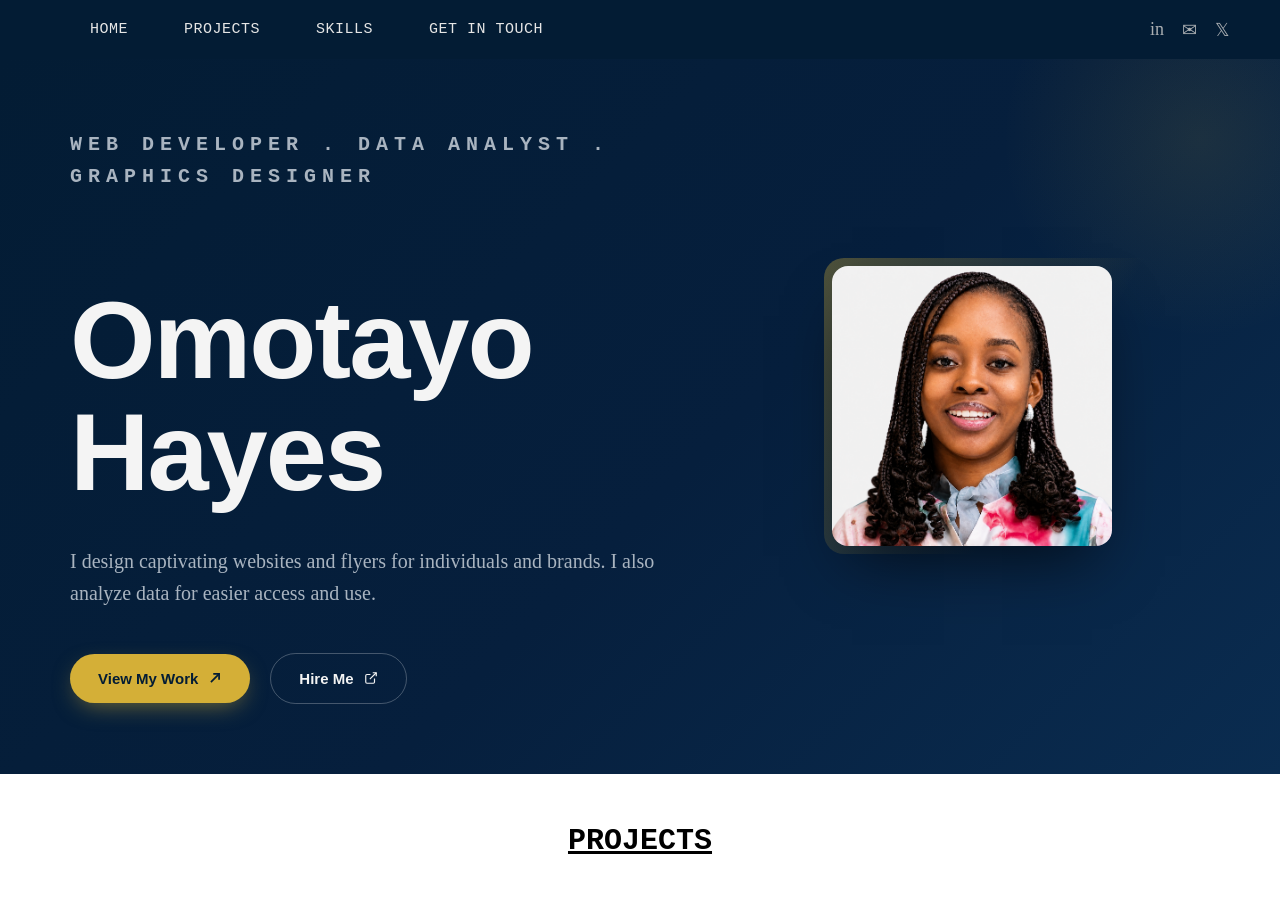
==== index.html @ 55c4ec02 "update" ====
<!DOCTYPE html>
<html lang="en">
<head>
    <meta charset="UTF-8">
    <meta name="viewport" content="width=device-width, initial-scale=1.0">
    <title>OMOTAYO HAYES PORTFOLIO</title>
    <link rel="stylesheet" href="portfoliostyle.css">
</head>

<body>

<nav>
    <ul class="nav-links">
      <li>HOME</li>
      <li>PROJECTS</li>
      <li>SKILLS</li>
      <li>GET IN TOUCH</li>
    </ul>
    <div class="nav-social">
      <span>in</span>
      <span style="display: inline-flex; align-items: center; gap: 6px;">&#9993;</span>
      <span>𝕏</span>
    </div>
</nav>

<section class="hero">
    <div class="hero-text">
        <p class="eyebrow">WEB DEVELOPER . DATA ANALYST . GRAPHICS DESIGNER</p>
        <h1>Omotayo<br>Hayes</h1>
        <p>I design captivating websites and flyers for individuals and brands. I also analyze data for easier access and use.
</p>

        <div class="btn-row">
            <a href="#work" class="btn btn-primary">
                View My Work
                <svg width="14" height="14" viewBox="0 0 24 24" fill="none" stroke="currentColor" stroke-width="3">
                    <line x1="5" y1="19" x2="19" y2="5"></line>
                    <polyline points="9 5 19 5 19 15"></polyline>
                </svg>
            </a>
            <a href="#hireme" class="btn btn-secondary">
                Hire Me
                <svg width="14" height="14" viewBox="0 0 24 24" fill="none" stroke="currentColor" stroke-width="2">
                    <path d="M18 13v6a2 2 0 0 1-2 2H5a2 2 0 0 1-2-2V8a2 2 0 0 1 2-2h6"></path>
                    <polyline points="15 3 21 3 21 9"></polyline>
                    <line x1="10" y1="14" x2="21" y2="3"></line>
                </svg>
            </a>
        </div>
    </div>

    <div class="heroimage">
        <img src="finewoman.png" alt="Omotayo Hayes">
    </div>
</section>


<section class="projects">
    <div class="projecttitle">
        <h4><u>PROJECTS</u></h4>

        

    </div>

</section>
</body>
</html>
---- portfoliostyle.css ----
:root{
  --navy:#031C34;
  --navy-light:#0a3157;
  --accent:#d4af37;
  --text-white:#f4f4f4;
  --text-dim:#a9b4c0;
  --green:#d4af37;
}

body{
    margin: 0;
    font-family: intense;
}

nav{
  background:var(--navy);
  display:flex;
  align-items:center;
  justify-content:space-between;
  padding:6px 50px;
}

.nav-links{
  display:flex;
  gap:56px;
  list-style:none;
  font-family:'Courier New', monospace;
  font-size:15px;
  letter-spacing:0.5px;
  color:#e6e6e6;
}

.nav-links li{ cursor:pointer; }
.nav-links li:hover{ color:var(--green); }

.nav-social{
  display:flex;
  gap:18px;
  align-items:center;
  color:#c9c9c9;
  font-size:18px;
}

.nav-social span{ cursor:pointer; opacity:0.85; }
.nav-social span:hover{ opacity:1; }


h1{
    font-size: 50px;
    margin-bottom: 10px;
    font-family: Impact;
}

h1 + h2 {
    font-size: 25px;
    font-weight: normal;
}

h1 + h2 + p {
    font-size: 14px;
    line-height: 1.6;
}

a {
    text-decoration: none;
}

.hero{
  position:relative;
  display:flex;
  align-items:center;
  justify-content:space-between;
  gap:50px;
  flex-wrap:wrap;
  padding:50px 90px 70px 70px;
  background:linear-gradient(135deg, var(--navy) 0%, #061f3d 55%, #0a2c50 100%);
  overflow:hidden;
}

.hero::before{
  content:"";
  position:absolute;
  top:-120px;
  right:-120px;
  width:400px;
  height:400px;
  background:radial-gradient(circle, rgba(212,175,55,0.10) 0%, transparent 70%);
  pointer-events:none;
}

.hero-text{
  flex:1 1 500px;
  max-width:620px;
  position:relative;
  z-index:1;
}

.eyebrow{
  font-family:'Courier New', monospace;
  color:var(--accent);
  font-weight:700;
  font-size:10px;
  letter-spacing:6px;
  margin-bottom:28px;
}

.hero h1{
  font-family: 'Outfit', sans-serif;
  font-weight:800;
  font-size:110px;
  line-height:1.02;
  color:var(--text-white);
  margin-bottom:36px;
  letter-spacing:-2px;
}

.hero p{
  color:var(--text-dim);
  font-size:20px;
  line-height:1.6;
  max-width:600px;
  margin-bottom:44px;
}

.btn-row{
  display:flex;
  align-items:center;
  gap:20px;
  flex-wrap:wrap;
}

.btn{
  display:inline-flex;
  align-items:center;
  gap:10px;
  font-family:'Poppins', Arial, sans-serif;
  font-weight:600;
  font-size:15px;
  padding:16px 28px;
  border-radius:999px;
  cursor:pointer;
  text-decoration:none;
  transition:transform 0.15s ease, opacity 0.15s ease, box-shadow 0.15s ease;
}

.btn:hover{
  transform:translateY(-2px);
}

.btn-primary{
  background:var(--accent);
  color:#031C34;
  border:none;
  box-shadow:0 8px 24px -8px rgba(212,175,55,0.6);
}

.btn-primary:hover{
  box-shadow:0 12px 28px -8px rgba(212,175,55,0.75);
}

.btn-primary svg{
  transform:rotate(0deg);
}

.btn-secondary{
  background:transparent;
  color:var(--text-white);
  border:1px solid rgba(255,255,255,0.25);
}

.btn-secondary:hover{
  border-color:var(--accent);
  color:var(--accent);
}

.heroimage{
  flex:0 0 auto;
  width:350px;
  max-width:80%;
  position:relative;
  z-index:1;
  border-radius:20px;
  padding:8px;
  background:linear-gradient(120deg, rgba(212,175,55,0.35), rgba(212,175,55,0) 60%);
}

.heroimage img{
    width: 80%;
    display:block;
    border-radius:16px;
    box-shadow:0 30px 60px -20px rgba(0,0,0,0.65);
}

@media (max-width: 900px){
  .hero{
    padding:90px 24px 80px;
    flex-direction:column-reverse;
    text-align:center;
  }
  .hero h1{ font-size:60px; }
  .hero p{ font-size:17px; margin-left:auto; margin-right:auto; }
  .btn-row{ justify-content:center; }
  .heroimage{ width:260px; }
  nav{ padding:16px 24px; }
}


h4{
    font-size: 30px;
    font-family: 'Courier New', monospace;
    text-align: center;
    padding:10px;
}

h4 + p {
    font-size: 20px;
    font-family: 'Outfit', sans-serif;
    text-align: center;
}
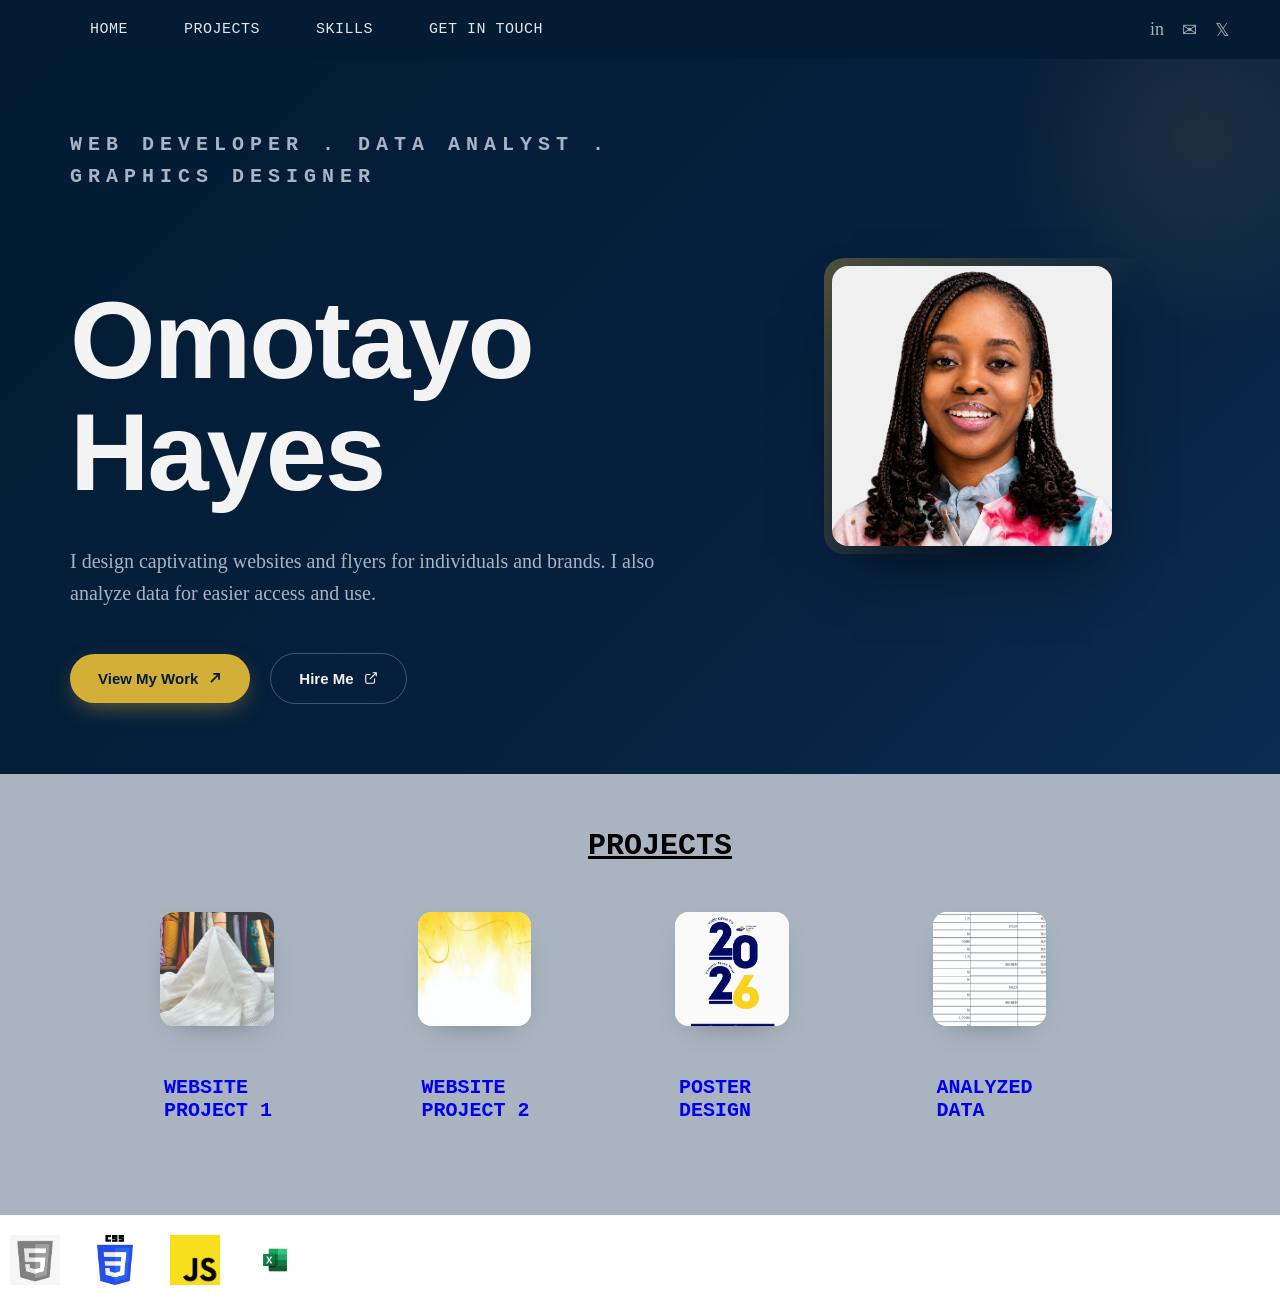
==== commit 3fac19b9: "Portflio.css" ====
--- a/index.html
+++ b/index.html
@@ -27,8 +27,7 @@
     <div class="hero-text">
         <p class="eyebrow">WEB DEVELOPER . DATA ANALYST . GRAPHICS DESIGNER</p>
         <h1>Omotayo<br>Hayes</h1>
-        <p>I design captivating websites and flyers for individuals and brands. I also analyze data for easier access and use.
-</p>
+        <p>I design captivating websites and flyers for individuals and brands. I also analyze data for easier access and use.</p>
 
         <div class="btn-row">
             <a href="#work" class="btn btn-primary">
@@ -55,14 +54,60 @@
 </section>
 
 
-<section class="projects">
-    <div class="projecttitle">
-        <h4><u>PROJECTS</u></h4>
+<section class="projects" id="work">
+    <h4><u>PROJECTS</u></h4>
 
-        
+    <div class="project-grid">
 
+        <a class="project-card" href="websiteproject1.html">
+            <div class="project-thumb">
+                <img src="websiteproject1.jpg" alt="Website Project 1">
+            </div>
+            <h5>WEBSITE<br>PROJECT 1</h5>
+        </a>
+
+        <a class="project-card" href="websiteproject2.html">
+            <div class="project-thumb">
+                <img src="websiteproject2.jpg" alt="Website Project 2">
+            </div>
+            <h5>WEBSITE<br>PROJECT 2</h5>
+        </a>
+
+
+        <a class="project-card" href="posterdesign.html">
+            <div class="project-thumb">
+                <img src="posterdesign.jpg" alt="Poster Design">
+            </div>
+            <h5>POSTER<br>DESIGN</h5>
+        </a>
+
+
+        <a class="project-card" href="posterdesign.html">
+            <div class="project-thumb">
+                <img src="analyzeddata.jpg" alt="Analyzed Data">
+            </div>
+            <h5>ANALYZED<br>DATA</h5>
+        </a>
     </div>
+</section>
 
+<section>
+    <div class="toolset">
+    <div class="toolscroll">
+        <img src="htmllogo.png" alt="htmllogo">
+        <img src="csslogo.webp" alt="csslogo">
+        <img src="jslogo.png" alt="jslogo">
+        <img src="msexcellogo.png" alt="msexcel">
+    </div>
+</div>
+</section>
+
+<section>
+    <div class="footer">
+        <div class="footerleft">
+            
+        </div>
+    </div>
 </section>
 </body>
 </html>
--- a/portfoliostyle.css
+++ b/portfoliostyle.css
@@ -216,4 +216,102 @@
     font-size: 20px;
     font-family: 'Outfit', sans-serif;
     text-align: center;
-}+}
+
+h5{
+    font-size: 20px;
+    font-family: 'Courier New', monospace;
+    text-align: left;
+    padding:10px 0px 0px 60px;
+}
+
+h6{
+    font-size: 20px;
+    font-family: 'Courier New', monospace;
+    text-align: left;
+    padding:10px 0px 0px 60px;
+}
+
+
+.projects{
+    background:#a9b4c0;
+    padding:5px 60px 60px 100px;
+}
+
+.project-grid{
+    display:grid;
+    grid-template-columns:repeat(auto-fit, minmax(200px, 1fr));
+    gap:30px;
+    max-width:1000px;
+    margin:0 auto;
+}
+
+.project-card{
+    display:block;
+    color:var(--text-#01101d);
+    text-decoration:none;
+    cursor:pointer;
+    transition:transform 0.2s ease;
+}
+
+.project-card:hover{
+    transform:translateY(-6px);
+}
+
+.project-card:hover h5{
+    color:var(--accent);
+}
+
+.project-thumb{
+    width:50%;
+    aspect-ratio:4/4;
+    overflow:hidden;
+    border-radius:14px;
+    background:white;
+    box-shadow:0 10px 30px -18px rgba(0,0,0,0.5);
+}
+
+.project-thumb img{
+    width:100%;
+    height:100%;
+    object-fit:cover;
+    display:block;
+    transition:transform 0.3s ease;
+}
+
+.project-card:hover .project-thumb img{
+    transform:scale(1.05);
+}
+
+.project-card h5{
+    padding:16px 0 0 4px;
+    transition:color 0.15s ease;
+}
+
+
+.toolset{
+    background:white;
+    padding:10px;
+}
+
+.toolscroll{
+  display:flex;
+  align-items:center;
+  gap:30px;
+  overflow-x:auto;
+  overflow-y:hidden;
+  white-space:nowrap;
+  padding:10px 0;
+  width:100%;
+  max-width:100%;
+}
+
+.toolscroll img{
+  flex:0 0 auto;
+  width:50px;
+  height:50px;
+  object-fit:contain;
+  display:block;
+}
+
+ 
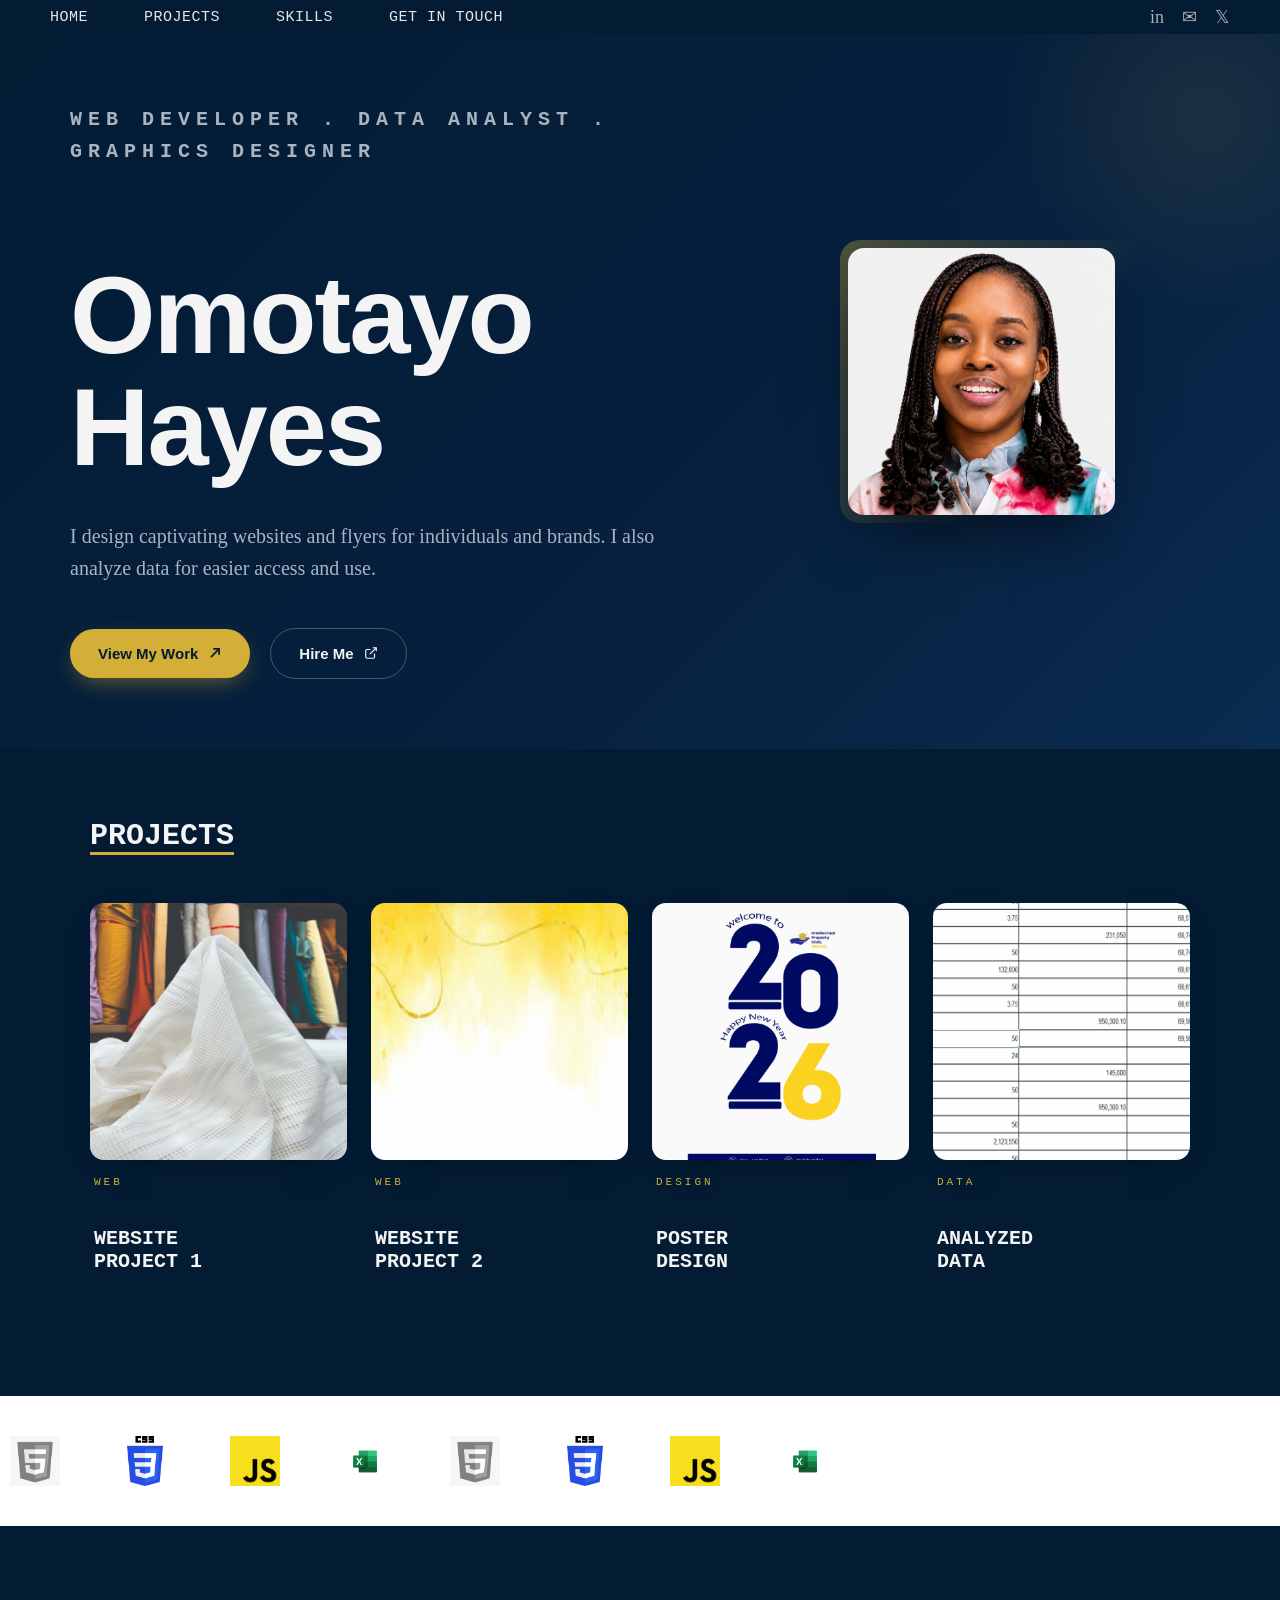
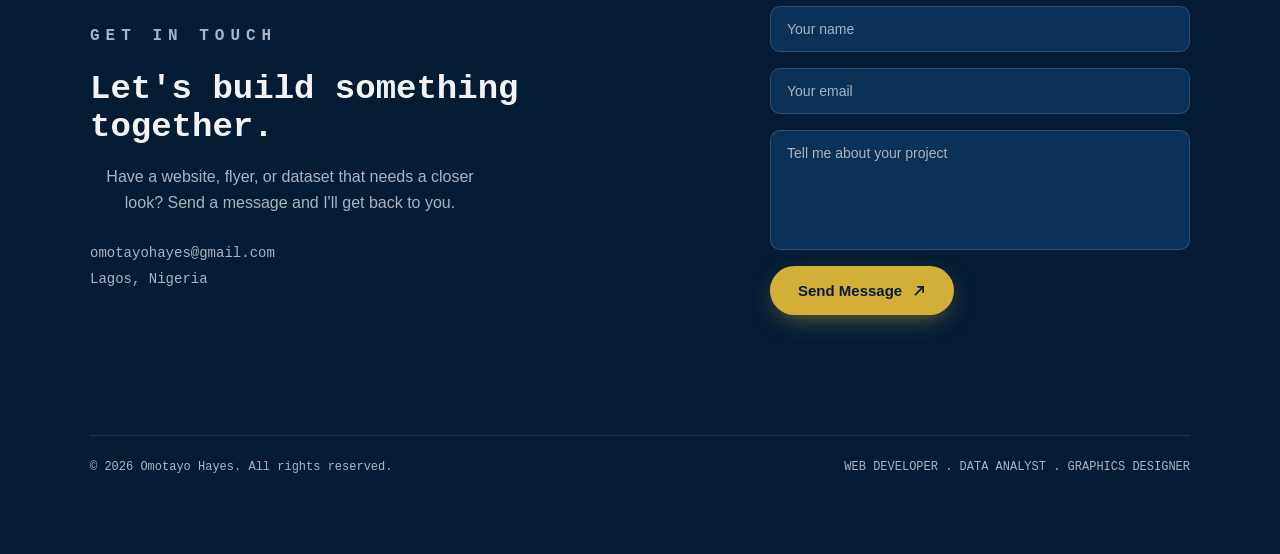
==== commit b3d18042: "updated code" ====
--- a/index.html
+++ b/index.html
@@ -11,19 +11,19 @@
 
 <nav>
     <ul class="nav-links">
-      <li>HOME</li>
-      <li>PROJECTS</li>
-      <li>SKILLS</li>
-      <li>GET IN TOUCH</li>
+      <li><a href="#home">HOME</a></li>
+      <li><a href="#work">PROJECTS</a></li>
+      <li><a href="#skills">SKILLS</a></li>
+      <li><a href="#hireme">GET IN TOUCH</a></li>
     </ul>
     <div class="nav-social">
-      <span>in</span>
-      <span style="display: inline-flex; align-items: center; gap: 6px;">&#9993;</span>
-      <span>𝕏</span>
+      <a href="https://www.linkedin.com/in/omotayo-hayes-966b02190?utm_source=share_via&utm_content=profile&utm_medium=member_android" aria-label="LinkedIn"><span>in</span></a>
+      <a href="mailto:omotayohayes@gmail.com" aria-label="Email"><span style="display: inline-flex; align-items: center; gap: 6px;">&#9993;</span></a>
+      <a href="https://x.com/OmotayoHayes" aria-label="X (Twitter)"><span>𝕏</span></a>
     </div>
 </nav>
 
-<section class="hero">
+<section class="hero" id="home">
     <div class="hero-text">
         <p class="eyebrow">WEB DEVELOPER . DATA ANALYST . GRAPHICS DESIGNER</p>
         <h1>Omotayo<br>Hayes</h1>
@@ -62,14 +62,22 @@
         <a class="project-card" href="websiteproject1.html">
             <div class="project-thumb">
                 <img src="websiteproject1.jpg" alt="Website Project 1">
+                <div class="project-overlay">
+                    <p>Full site build, from layout to launch.</p>
+                </div>
             </div>
+            <span class="project-tag">WEB</span>
             <h5>WEBSITE<br>PROJECT 1</h5>
         </a>
 
         <a class="project-card" href="websiteproject2.html">
             <div class="project-thumb">
                 <img src="websiteproject2.jpg" alt="Website Project 2">
+                <div class="project-overlay">
+                    <p>Full site build, from layout to launch.</p>
+                </div>
             </div>
+            <span class="project-tag">WEB</span>
             <h5>WEBSITE<br>PROJECT 2</h5>
         </a>
 
@@ -77,7 +85,11 @@
         <a class="project-card" href="posterdesign.html">
             <div class="project-thumb">
                 <img src="posterdesign.jpg" alt="Poster Design">
+                <div class="project-overlay">
+                    <p>Brand poster designed for print and social.</p>
+                </div>
             </div>
+            <span class="project-tag">DESIGN</span>
             <h5>POSTER<br>DESIGN</h5>
         </a>
 
@@ -85,27 +97,61 @@
         <a class="project-card" href="posterdesign.html">
             <div class="project-thumb">
                 <img src="analyzeddata.jpg" alt="Analyzed Data">
+                <div class="project-overlay">
+                    <p>Raw data cleaned and shaped for easier use.</p>
+                </div>
             </div>
+            <span class="project-tag">DATA</span>
             <h5>ANALYZED<br>DATA</h5>
         </a>
     </div>
 </section>
 
-<section>
+<section id="skills">
     <div class="toolset">
     <div class="toolscroll">
-        <img src="htmllogo.png" alt="htmllogo">
-        <img src="csslogo.webp" alt="csslogo">
-        <img src="jslogo.png" alt="jslogo">
-        <img src="msexcellogo.png" alt="msexcel">
+        <div class="toolscroll-track">
+            <img src="htmllogo.png" alt="htmllogo">
+            <img src="csslogo.webp" alt="csslogo">
+            <img src="jslogo.png" alt="jslogo">
+            <img src="msexcellogo.png" alt="msexcel">
+            <img src="htmllogo.png" alt="htmllogo">
+            <img src="csslogo.webp" alt="csslogo">
+            <img src="jslogo.png" alt="jslogo">
+            <img src="msexcellogo.png" alt="msexcel">
+        </div>
     </div>
 </div>
 </section>
 
-<section>
+<section id="hireme">
     <div class="footer">
         <div class="footerleft">
-            
+            <p class="eyebrow">GET IN TOUCH</p>
+            <h4>Let's build something together.</h4>
+            <p>Have a website, flyer, or dataset that needs a closer look? Send a message and I'll get back to you.</p>
+            <ul class="footer-contact-list">
+                <li>omotayohayes@gmail.com</li>
+                <li>Lagos, Nigeria</li>
+            </ul>
+        </div>
+        <div class="footerright">
+            <form class="contact-form">
+                <input type="text" name="name" placeholder="Your name" required>
+                <input type="email" name="email" placeholder="Your email" required>
+                <textarea name="message" placeholder="Tell me about your project" required></textarea>
+                <button type="submit" class="btn btn-primary">
+                    Send Message
+                    <svg width="14" height="14" viewBox="0 0 24 24" fill="none" stroke="currentColor" stroke-width="3">
+                        <line x1="5" y1="19" x2="19" y2="5"></line>
+                        <polyline points="9 5 19 5 19 15"></polyline>
+                    </svg>
+                </button>
+            </form>
+        </div>
+        <div class="footer-bottom">
+            <span>&copy; 2026 Omotayo Hayes. All rights reserved.</span>
+            <span>WEB DEVELOPER . DATA ANALYST . GRAPHICS DESIGNER</span>
         </div>
     </div>
 </section>
--- a/portfoliostyle.css
+++ b/portfoliostyle.css
@@ -7,6 +7,10 @@
   --green:#d4af37;
 }
 
+*{
+  box-sizing:border-box;
+}
+
 body{
     margin: 0;
     font-family: intense;
@@ -18,6 +22,9 @@
   align-items:center;
   justify-content:space-between;
   padding:6px 50px;
+  position:sticky;
+  top:0;
+  z-index:10;
 }
 
 .nav-links{
@@ -28,17 +35,29 @@
   font-size:15px;
   letter-spacing:0.5px;
   color:#e6e6e6;
+  margin:0;
+  padding:0;
 }
 
 .nav-links li{ cursor:pointer; }
 .nav-links li:hover{ color:var(--green); }
 
+.nav-links a{
+  color:inherit;
+  text-decoration:none;
+}
+
 .nav-social{
   display:flex;
   gap:18px;
   align-items:center;
   color:#c9c9c9;
   font-size:18px;
+}
+
+.nav-social a{
+  color:inherit;
+  text-decoration:none;
 }
 
 .nav-social span{ cursor:pointer; opacity:0.85; }
@@ -202,6 +221,7 @@
   .btn-row{ justify-content:center; }
   .heroimage{ width:260px; }
   nav{ padding:16px 24px; }
+  .nav-links{ gap:24px; font-size:12px; }
 }
 
 
@@ -210,6 +230,7 @@
     font-family: 'Courier New', monospace;
     text-align: center;
     padding:10px;
+    margin:0;
 }
 
 h4 + p {
@@ -234,41 +255,55 @@
 
 
 .projects{
-    background:#a9b4c0;
-    padding:5px 60px 60px 100px;
+    background:var(--navy);
+    padding:70px 90px 90px;
+}
+
+.projects h4{
+    color:var(--text-white);
+    text-align:left;
+    padding:0 0 50px;
+}
+
+.projects h4 u{
+    text-decoration-color:var(--accent);
+    text-underline-offset:8px;
 }
 
 .project-grid{
     display:grid;
-    grid-template-columns:repeat(auto-fit, minmax(200px, 1fr));
-    gap:30px;
-    max-width:1000px;
+    grid-template-columns:repeat(4, 1fr);
+    gap:24px;
+    max-width:1100px;
     margin:0 auto;
+}
+
+@media (max-width: 700px){
+  .project-grid{
+    grid-template-columns:repeat(2, 1fr);
+  }
+}
+
+@media (max-width: 460px){
+  .project-grid{
+    grid-template-columns:1fr;
+  }
 }
 
 .project-card{
     display:block;
-    color:var(--text-#01101d);
     text-decoration:none;
     cursor:pointer;
-    transition:transform 0.2s ease;
-}
-
-.project-card:hover{
-    transform:translateY(-6px);
-}
-
-.project-card:hover h5{
-    color:var(--accent);
 }
 
 .project-thumb{
-    width:50%;
+    position:relative;
+    width:100%;
     aspect-ratio:4/4;
     overflow:hidden;
     border-radius:14px;
-    background:white;
-    box-shadow:0 10px 30px -18px rgba(0,0,0,0.5);
+    background:var(--navy-light);
+    box-shadow:0 10px 30px -18px rgba(0,0,0,0.6);
 }
 
 .project-thumb img{
@@ -276,34 +311,86 @@
     height:100%;
     object-fit:cover;
     display:block;
-    transition:transform 0.3s ease;
+    transition:transform 0.4s ease;
 }
 
 .project-card:hover .project-thumb img{
-    transform:scale(1.05);
+    transform:scale(1.06);
+}
+
+.project-tag{
+    font-family:'Courier New', monospace;
+    font-size:11px;
+    letter-spacing:3px;
+    color:var(--accent);
+    padding:16px 4px 0;
+    display:block;
 }
 
 .project-card h5{
-    padding:16px 0 0 4px;
+    padding:6px 4px 0;
+    color:var(--text-white);
     transition:color 0.15s ease;
+}
+
+.project-card:hover h5{
+    color:var(--accent);
+}
+
+.project-overlay{
+    position:absolute;
+    inset:0;
+    display:flex;
+    align-items:flex-end;
+    padding:20px;
+    background:linear-gradient(0deg, rgba(3,28,52,0.92) 0%, rgba(3,28,52,0.35) 55%, rgba(3,28,52,0) 100%);
+    opacity:0;
+    transform:translateY(8px);
+    transition:opacity 0.25s ease, transform 0.25s ease;
+}
+
+.project-card:hover .project-overlay{
+    opacity:1;
+    transform:translateY(0);
+}
+
+.project-overlay p{
+    color:var(--text-dim);
+    font-size:13px;
+    line-height:1.4;
+    margin:0;
+}
+
+@media (max-width: 900px){
+  .projects{ padding:60px 24px; }
+  .projects h4{ text-align:center; }
+  h5, h6{ padding-left:0; text-align:center; }
+  .project-tag{ text-align:center; }
 }
 
 
 .toolset{
     background:white;
-    padding:10px;
+    padding:30px 10px;
 }
 
 .toolscroll{
   display:flex;
   align-items:center;
-  gap:30px;
-  overflow-x:auto;
-  overflow-y:hidden;
+  gap:60px;
+  overflow:hidden;
   white-space:nowrap;
   padding:10px 0;
   width:100%;
   max-width:100%;
+}
+
+.toolscroll-track{
+  display:flex;
+  align-items:center;
+  gap:60px;
+  flex:0 0 auto;
+  animation: scroll-live 16s linear infinite;
 }
 
 .toolscroll img{
@@ -314,4 +401,137 @@
   display:block;
 }
 
- 
+@keyframes scroll-live{
+  from{ transform:translateX(0); }
+  to{ transform:translateX(-100%); }
+}
+
+@media (prefers-reduced-motion: reduce){
+  .toolscroll-track{ animation:none; }
+  .toolscroll{ overflow-x:auto; }
+}
+
+
+.footer{
+  background:var(--navy);
+  padding:80px 90px;
+  display:flex;
+  justify-content:space-between;
+  gap:60px;
+  flex-wrap:wrap;
+}
+
+.footerleft{
+  flex:1 1 380px;
+  max-width:480px;
+}
+
+.footerleft .eyebrow{
+  margin-bottom:20px;
+}
+
+.footerleft h4{
+  text-align:left;
+  padding:0;
+  color:var(--text-white);
+  font-size:34px;
+}
+
+.footerleft p{
+  color:var(--text-dim);
+  font-size:16px;
+  line-height:1.6;
+  margin-top:18px;
+  max-width:400px;
+}
+
+.footer-contact-list{
+  list-style:none;
+  padding:0;
+  margin:30px 0 0;
+  color:var(--text-dim);
+  font-family:'Courier New', monospace;
+  font-size:14px;
+  display:flex;
+  flex-direction:column;
+  gap:10px;
+}
+
+.footerright{
+  flex:1 1 360px;
+  max-width:420px;
+}
+
+.contact-form{
+  display:flex;
+  flex-direction:column;
+  gap:16px;
+}
+
+.contact-form input,
+.contact-form textarea{
+  background:var(--navy-light);
+  border:1px solid rgba(255,255,255,0.15);
+  border-radius:10px;
+  padding:14px 16px;
+  color:var(--text-white);
+  font-family:'Poppins', Arial, sans-serif;
+  font-size:14px;
+  resize:none;
+}
+
+.contact-form input::placeholder,
+.contact-form textarea::placeholder{
+  color:var(--text-dim);
+}
+
+.contact-form input:focus,
+.contact-form textarea:focus{
+  outline:none;
+  border-color:var(--accent);
+}
+
+.contact-form textarea{
+  min-height:120px;
+}
+
+.contact-form .btn-primary{
+  align-self:flex-start;
+  border:none;
+}
+
+.footer-bottom{
+  width:100%;
+  border-top:1px solid rgba(255,255,255,0.1);
+  margin-top:60px;
+  padding-top:24px;
+  color:var(--text-dim);
+  font-family:'Courier New', monospace;
+  font-size:12px;
+  display:flex;
+  justify-content:space-between;
+  flex-wrap:wrap;
+  gap:10px;
+}
+
+@media (max-width: 900px){
+  .footer{
+    padding:60px 24px;
+    text-align:center;
+  }
+  .footerleft, .footerright{
+    max-width:100%;
+    margin:0 auto;
+  }
+  .footerleft p{
+    margin-left:auto;
+    margin-right:auto;
+  }
+  .contact-form .btn-primary{
+    align-self:center;
+  }
+  .footer-bottom{
+    justify-content:center;
+    text-align:center;
+  }
+}
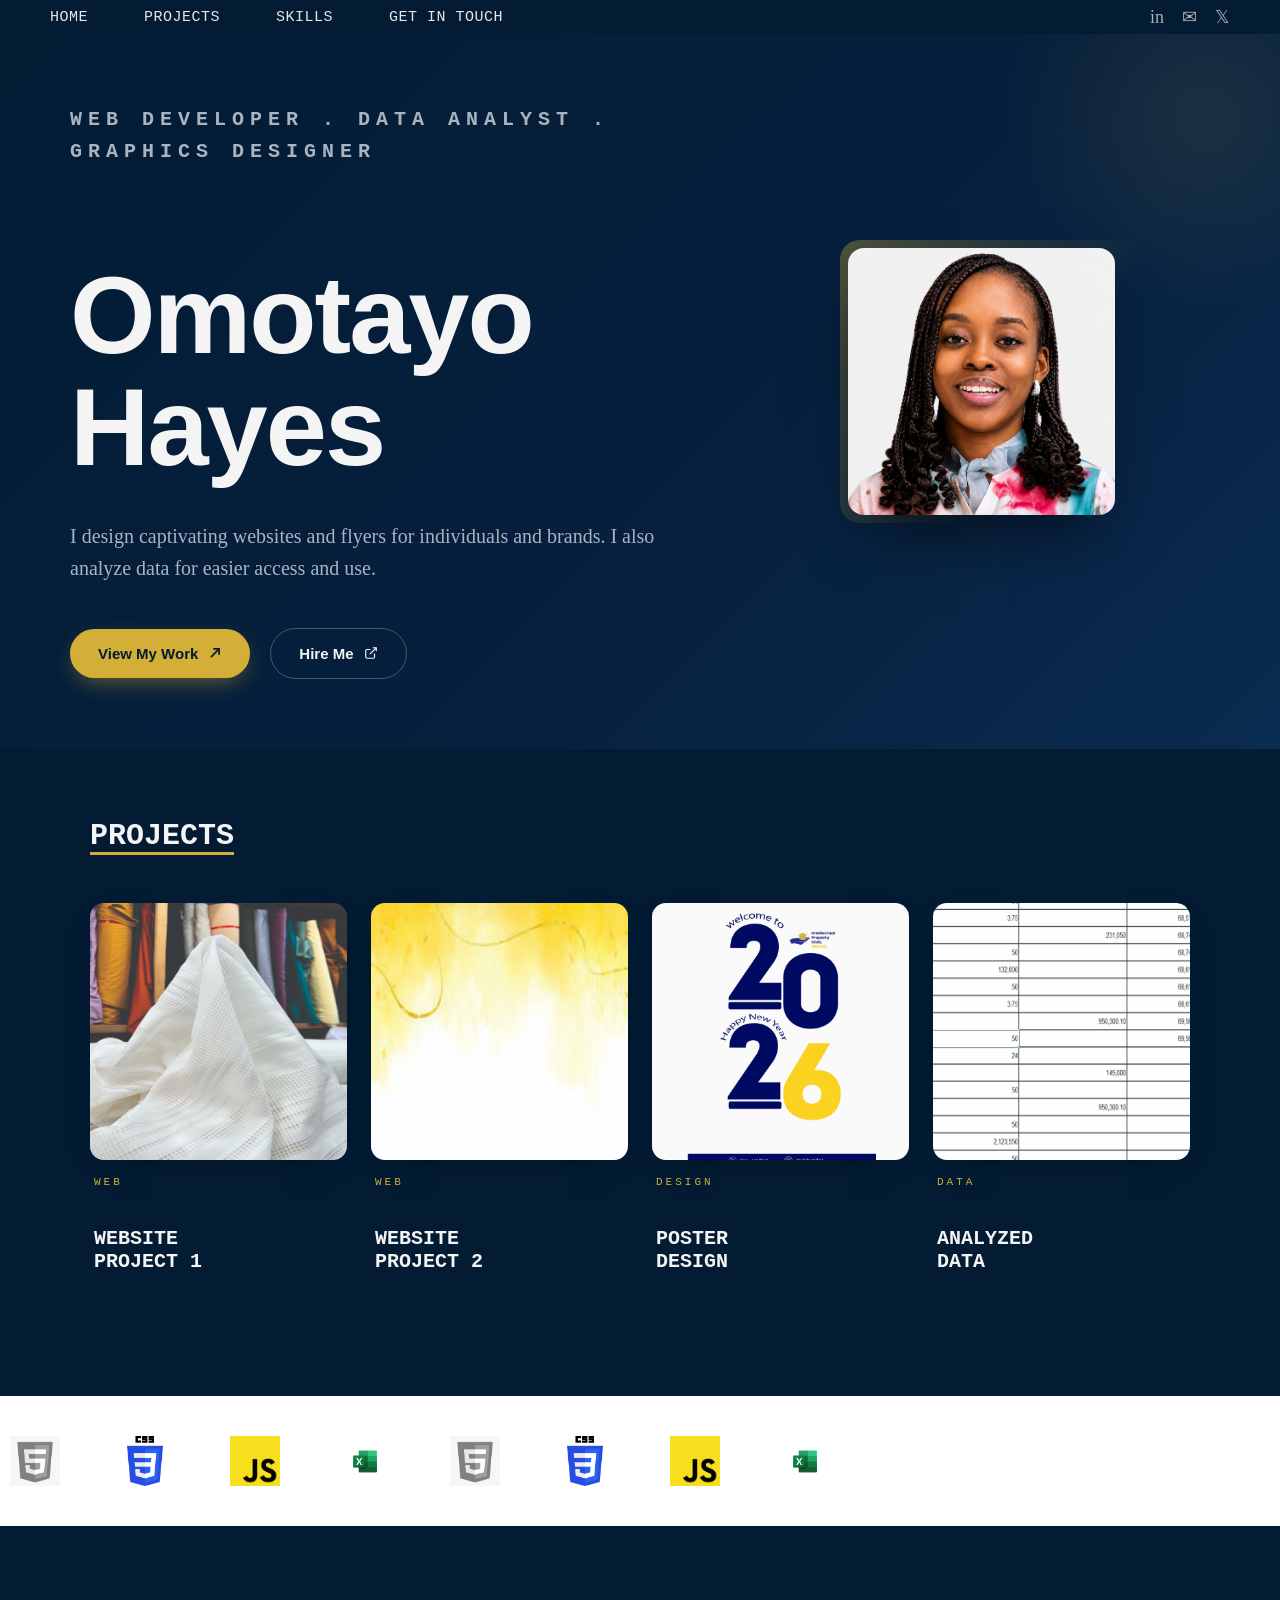
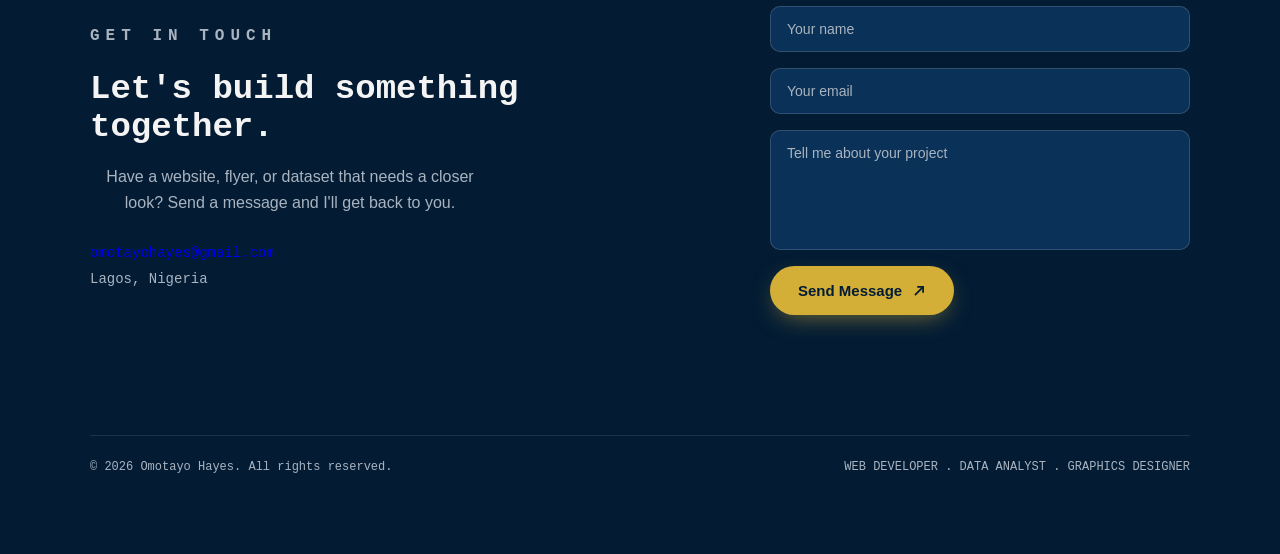
==== commit 2586cc41: "email at footer to link" ====
--- a/index.html
+++ b/index.html
@@ -131,7 +131,7 @@
             <h4>Let's build something together.</h4>
             <p>Have a website, flyer, or dataset that needs a closer look? Send a message and I'll get back to you.</p>
             <ul class="footer-contact-list">
-                <li>omotayohayes@gmail.com</li>
+                <li><a href="mailto:omotayohayes@gmail.com">omotayohayes@gmail.com</a></li>
                 <li>Lagos, Nigeria</li>
             </ul>
         </div>
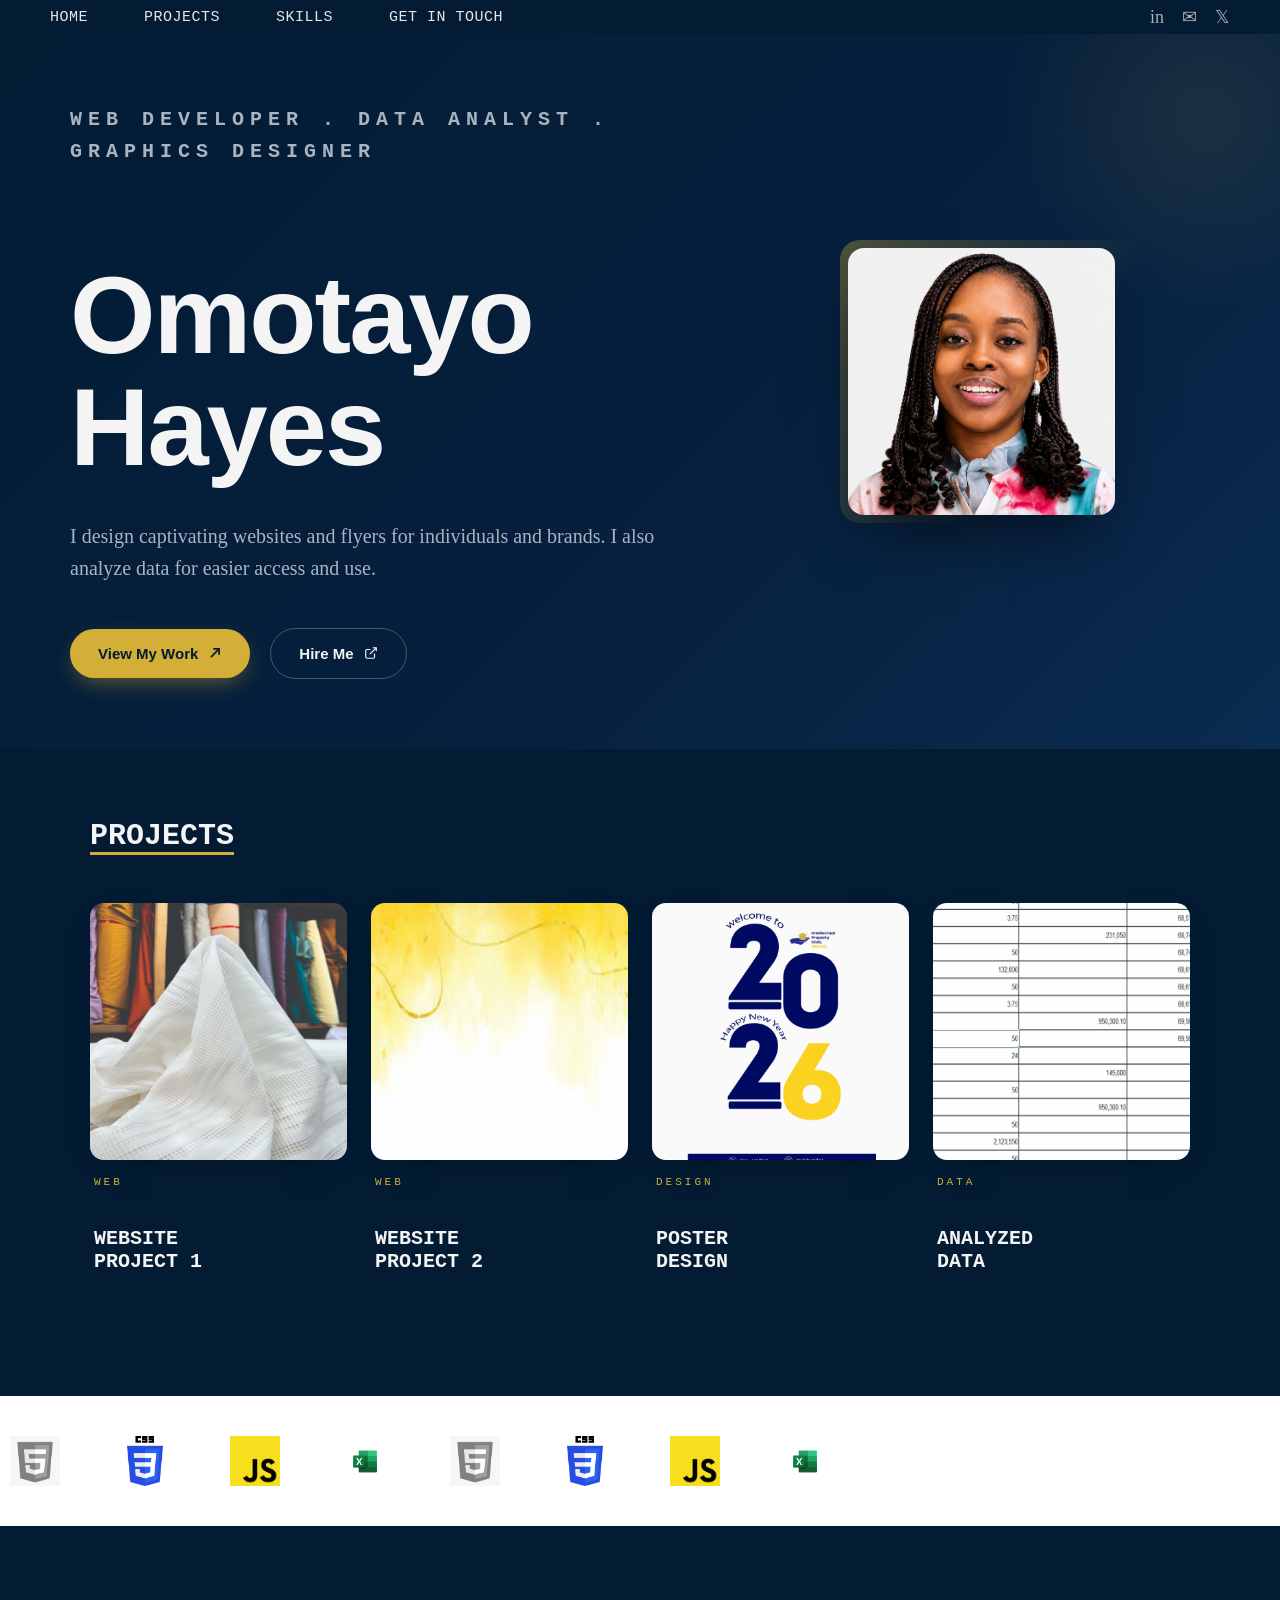
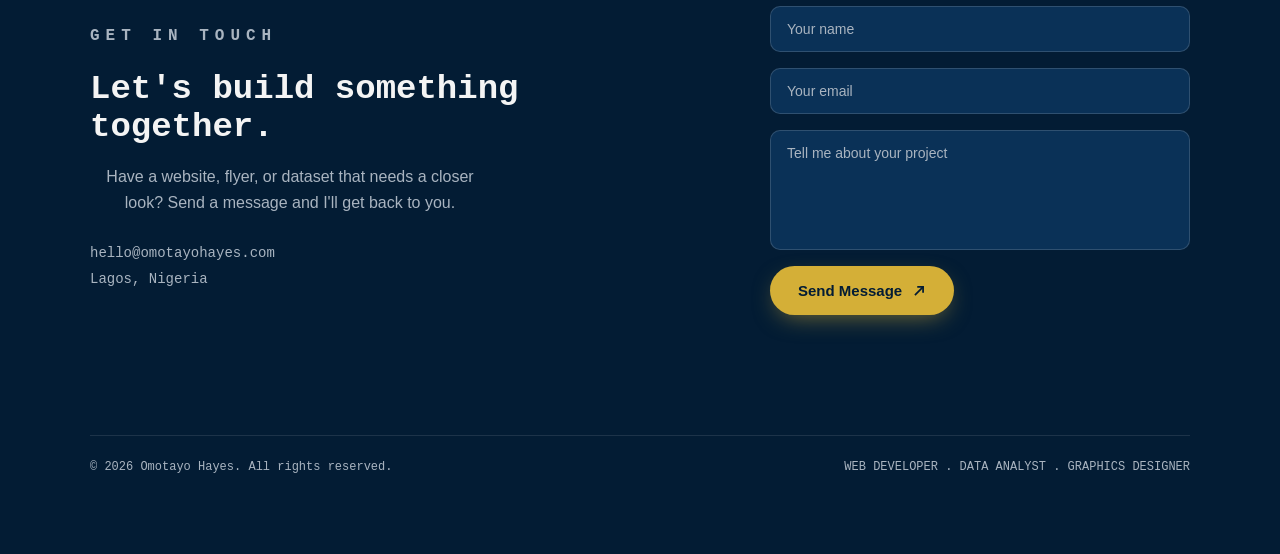
==== commit 44ecdc0d: "mobile view update" ====
--- a/index.html
+++ b/index.html
@@ -17,9 +17,9 @@
       <li><a href="#hireme">GET IN TOUCH</a></li>
     </ul>
     <div class="nav-social">
-      <a href="https://www.linkedin.com/in/omotayo-hayes-966b02190?utm_source=share_via&utm_content=profile&utm_medium=member_android" aria-label="LinkedIn"><span>in</span></a>
-      <a href="mailto:omotayohayes@gmail.com" aria-label="Email"><span style="display: inline-flex; align-items: center; gap: 6px;">&#9993;</span></a>
-      <a href="https://x.com/OmotayoHayes" aria-label="X (Twitter)"><span>𝕏</span></a>
+      <a href="#" aria-label="LinkedIn"><span>in</span></a>
+      <a href="mailto:hello@omotayohayes.com" aria-label="Email"><span style="display: inline-flex; align-items: center; gap: 6px;">&#9993;</span></a>
+      <a href="#" aria-label="X (Twitter)"><span>𝕏</span></a>
     </div>
 </nav>
 
@@ -131,7 +131,7 @@
             <h4>Let's build something together.</h4>
             <p>Have a website, flyer, or dataset that needs a closer look? Send a message and I'll get back to you.</p>
             <ul class="footer-contact-list">
-                <li><a href="mailto:omotayohayes@gmail.com">omotayohayes@gmail.com</a></li>
+                <li>hello@omotayohayes.com</li>
                 <li>Lagos, Nigeria</li>
             </ul>
         </div>
--- a/portfoliostyle.css
+++ b/portfoliostyle.css
@@ -223,6 +223,32 @@
   nav{ padding:16px 24px; }
   .nav-links{ gap:24px; font-size:12px; }
 }
+
+@media (max-width: 600px){
+  nav{
+    flex-direction:column;
+    gap:14px;
+    padding:16px;
+  }
+  .nav-links{
+    flex-wrap:wrap;
+    justify-content:center;
+    gap:12px 20px;
+    font-size:11px;
+    order:1;
+  }
+  .nav-social{
+    order:2;
+    font-size:16px;
+  }
+  .hero{ padding:60px 20px 60px; }
+  .hero h1{ font-size:42px; }
+  .eyebrow{ font-size:9px; letter-spacing:4px; }
+  .hero p{ font-size:15px; }
+  .btn{ padding:13px 22px; font-size:13px; }
+  .heroimage{ width:200px; }
+}
+
 
 
 h4{
@@ -368,6 +394,12 @@
   .project-tag{ text-align:center; }
 }
 
+@media (max-width: 600px){
+  .projects{ padding:40px 16px; }
+  .projects h4{ font-size:24px; }
+  .project-grid{ gap:16px; }
+}
+
 
 .toolset{
     background:white;
@@ -534,4 +566,10 @@
     justify-content:center;
     text-align:center;
   }
+}
+
+@media (max-width: 600px){
+  .footer{ padding:50px 16px; }
+  .footerleft h4{ font-size:26px; }
+  .footer-contact-list{ align-items:center; }
 }
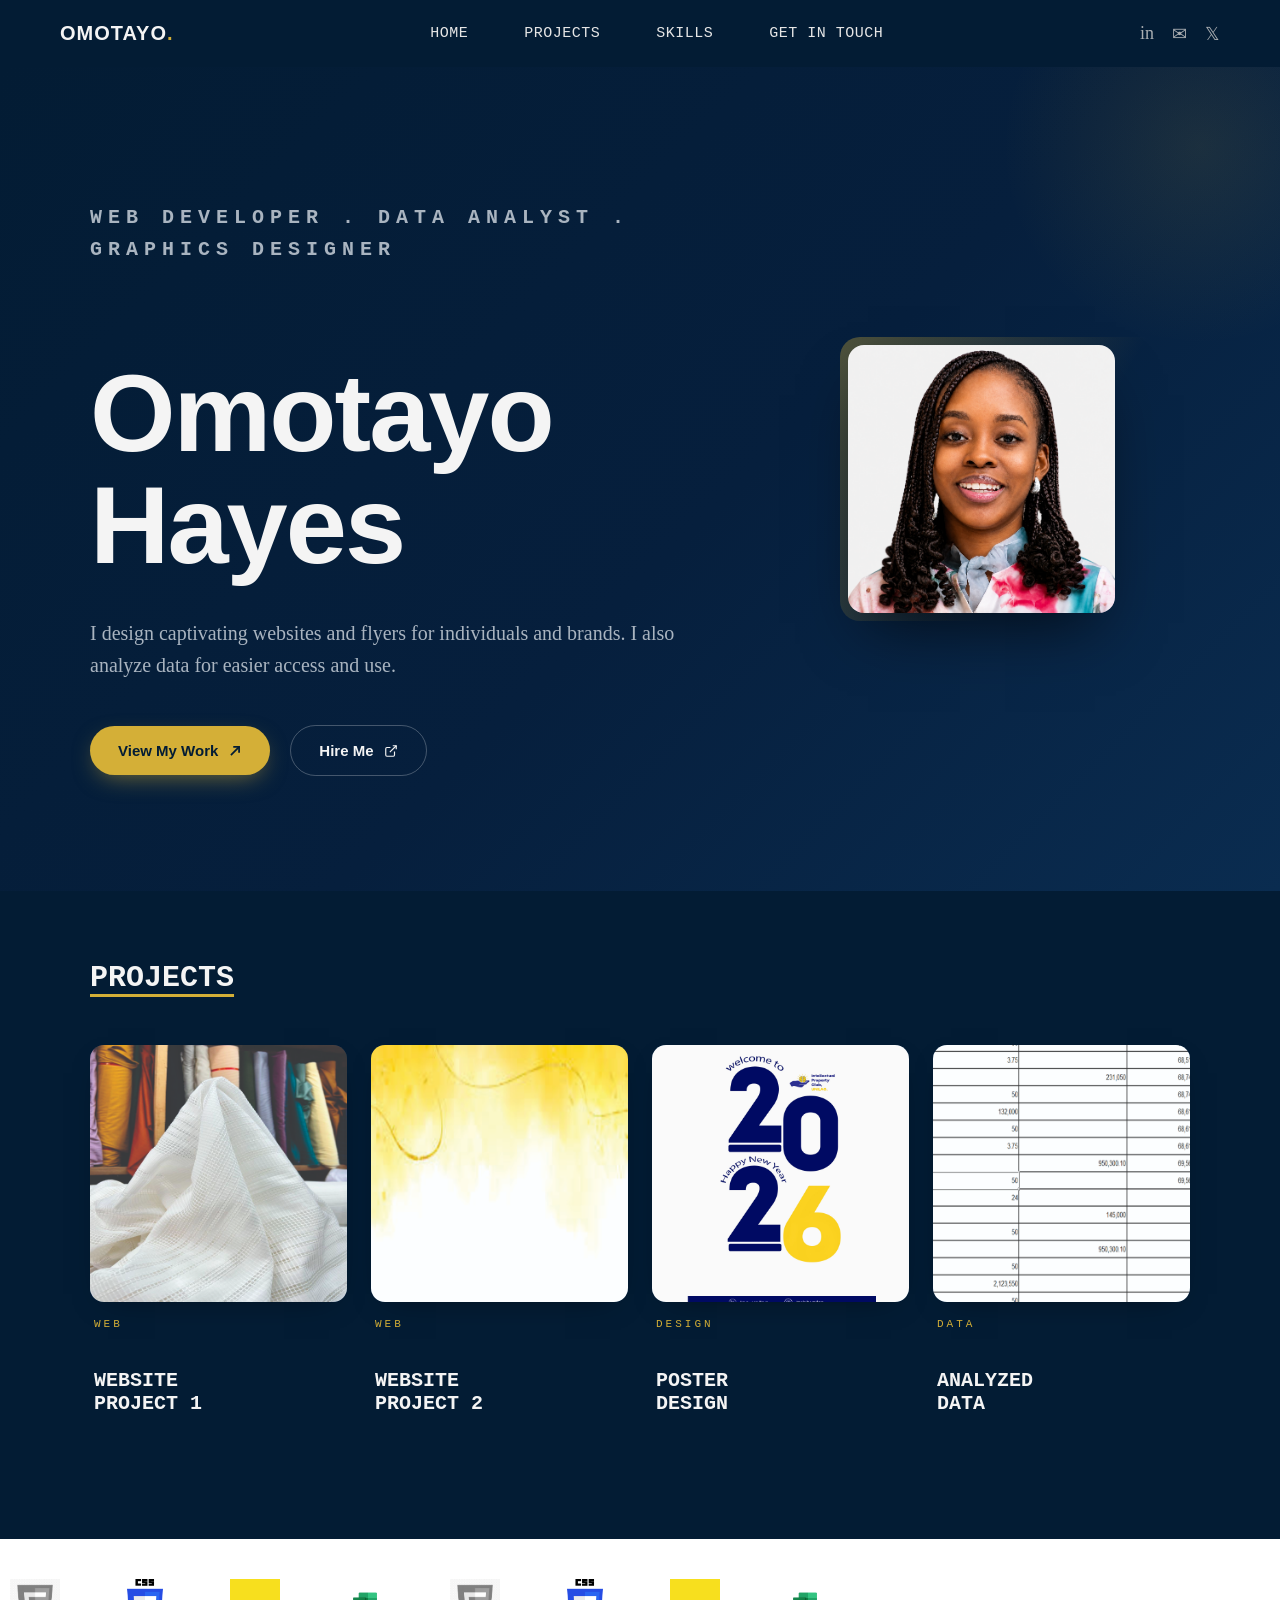
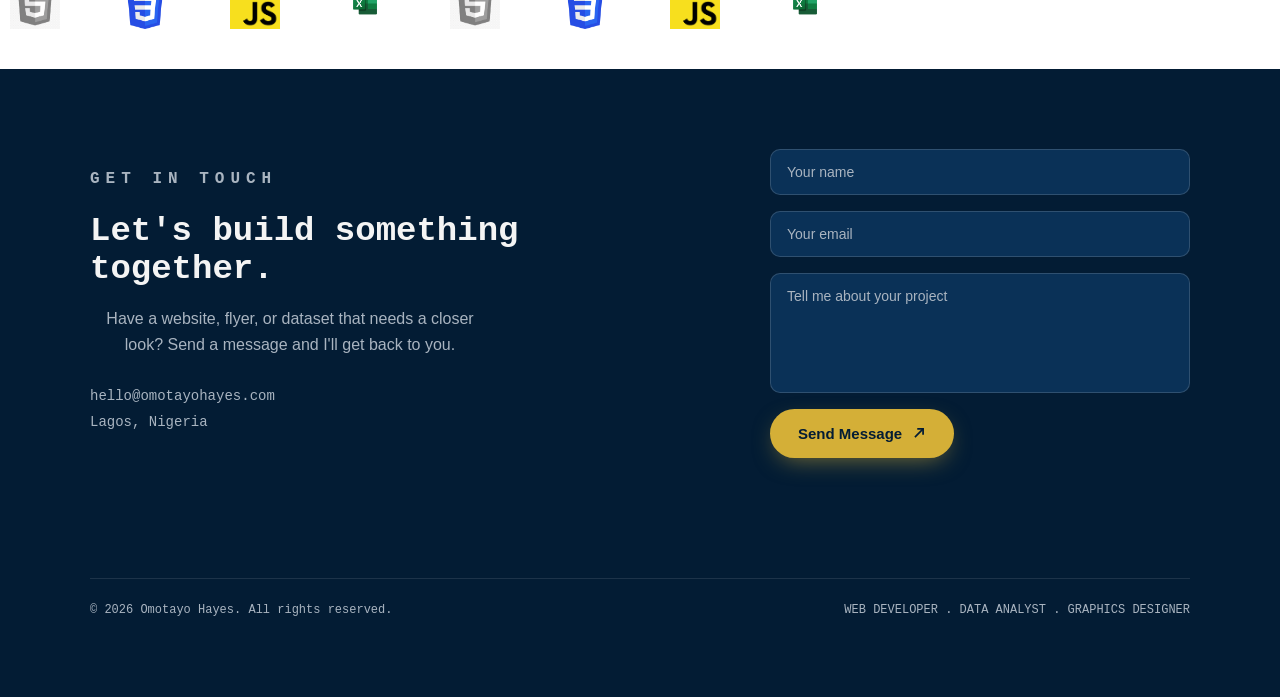
==== commit 922ec89c: "new" ====
--- a/index.html
+++ b/index.html
@@ -10,6 +10,7 @@
 <body>
 
 <nav>
+    <a href="#home" class="nav-logo">OMOTAYO<span>.</span></a>
     <ul class="nav-links">
       <li><a href="#home">HOME</a></li>
       <li><a href="#work">PROJECTS</a></li>
--- a/portfoliostyle.css
+++ b/portfoliostyle.css
@@ -21,10 +21,23 @@
   display:flex;
   align-items:center;
   justify-content:space-between;
-  padding:6px 50px;
+  padding:22px 60px;
   position:sticky;
   top:0;
   z-index:10;
+}
+
+.nav-logo{
+  font-family:'Outfit', sans-serif;
+  font-weight:800;
+  font-size:20px;
+  letter-spacing:1px;
+  color:var(--text-white);
+  text-decoration:none;
+}
+
+.nav-logo span{
+  color:var(--accent);
 }
 
 .nav-links{
@@ -91,7 +104,8 @@
   justify-content:space-between;
   gap:50px;
   flex-wrap:wrap;
-  padding:50px 90px 70px 70px;
+  min-height:calc(100vh - 76px);
+  padding:50px 90px;
   background:linear-gradient(135deg, var(--navy) 0%, #061f3d 55%, #0a2c50 100%);
   overflow:hidden;
 }
@@ -212,7 +226,8 @@
 
 @media (max-width: 900px){
   .hero{
-    padding:90px 24px 80px;
+    min-height:auto;
+    padding:110px 24px 80px;
     flex-direction:column-reverse;
     text-align:center;
   }
@@ -228,8 +243,9 @@
   nav{
     flex-direction:column;
     gap:14px;
-    padding:16px;
-  }
+    padding:18px 16px;
+  }
+  .nav-logo{ order:0; }
   .nav-links{
     flex-wrap:wrap;
     justify-content:center;
@@ -241,12 +257,12 @@
     order:2;
     font-size:16px;
   }
-  .hero{ padding:60px 20px 60px; }
-  .hero h1{ font-size:42px; }
+  .hero{ padding:50px 20px 60px; }
+  .hero h1{ font-size:44px; }
   .eyebrow{ font-size:9px; letter-spacing:4px; }
   .hero p{ font-size:15px; }
   .btn{ padding:13px 22px; font-size:13px; }
-  .heroimage{ width:200px; }
+  .heroimage{ width:230px; }
 }
 
 
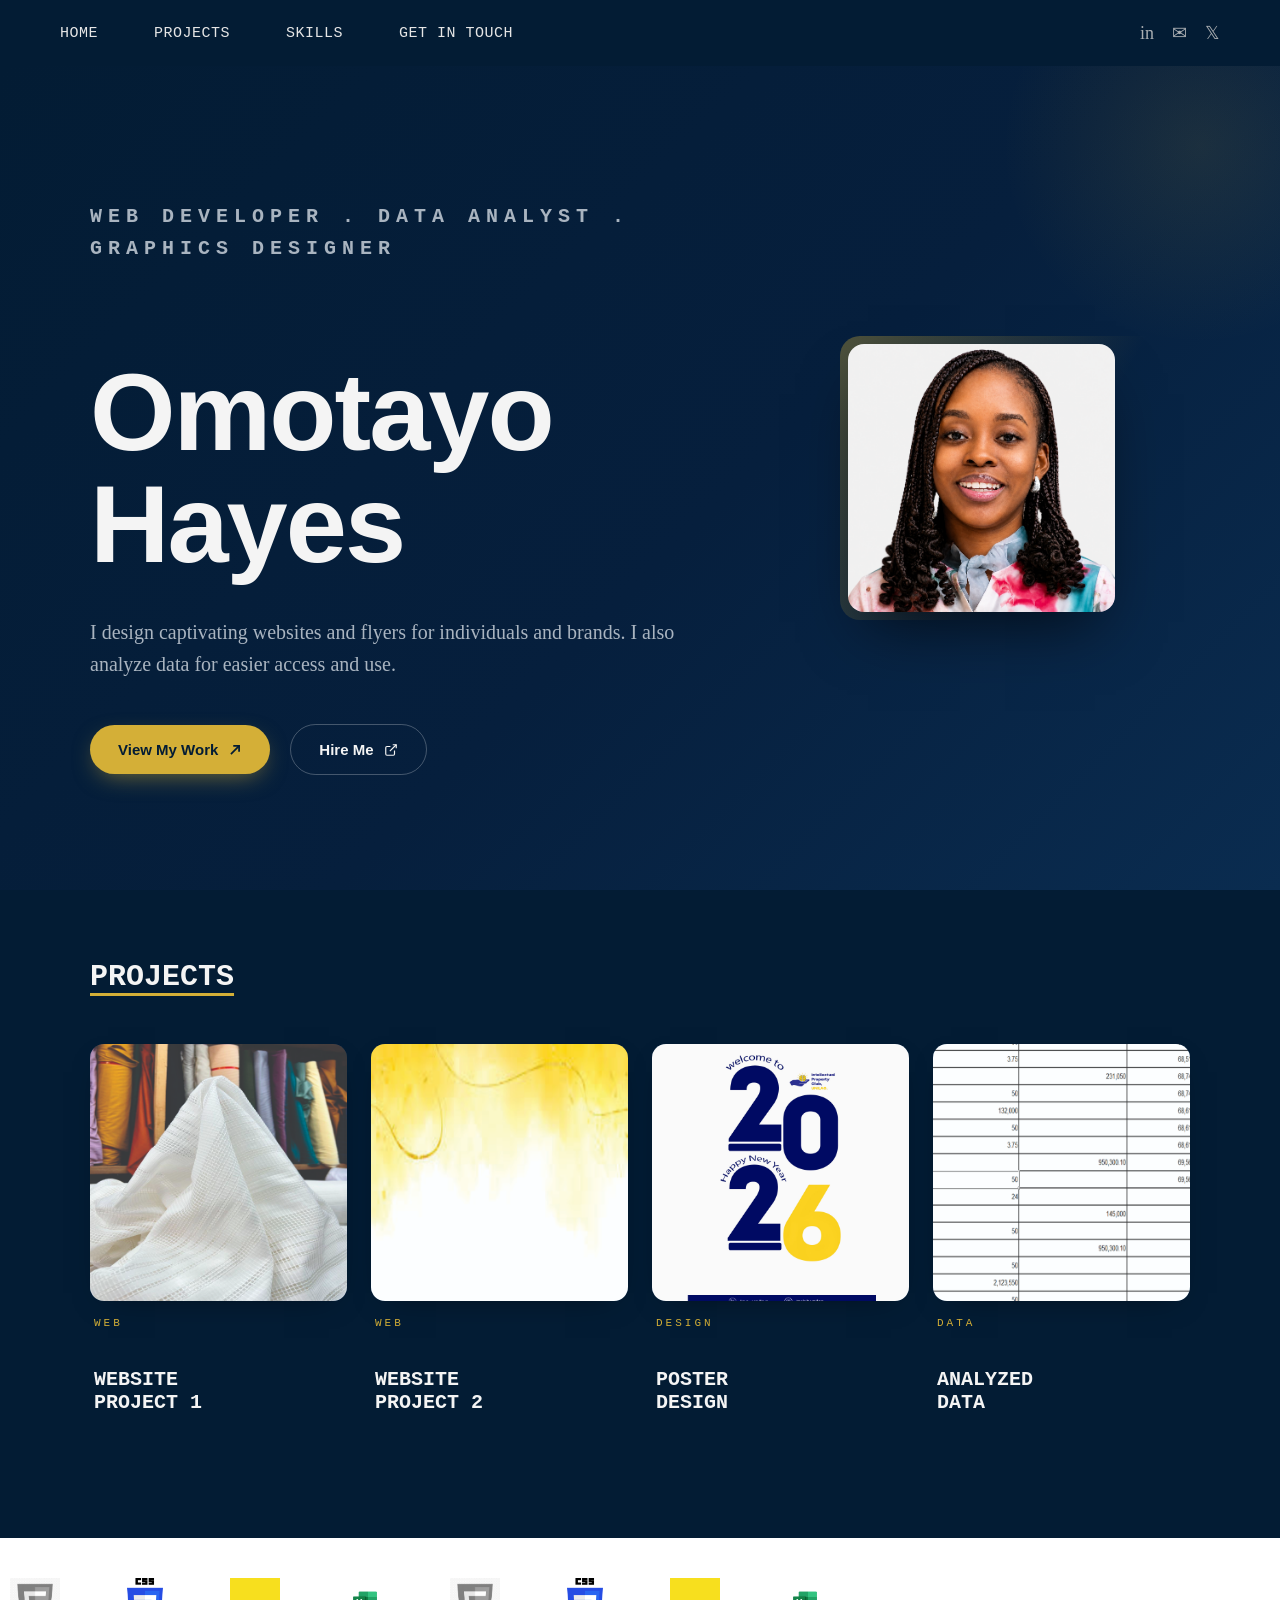
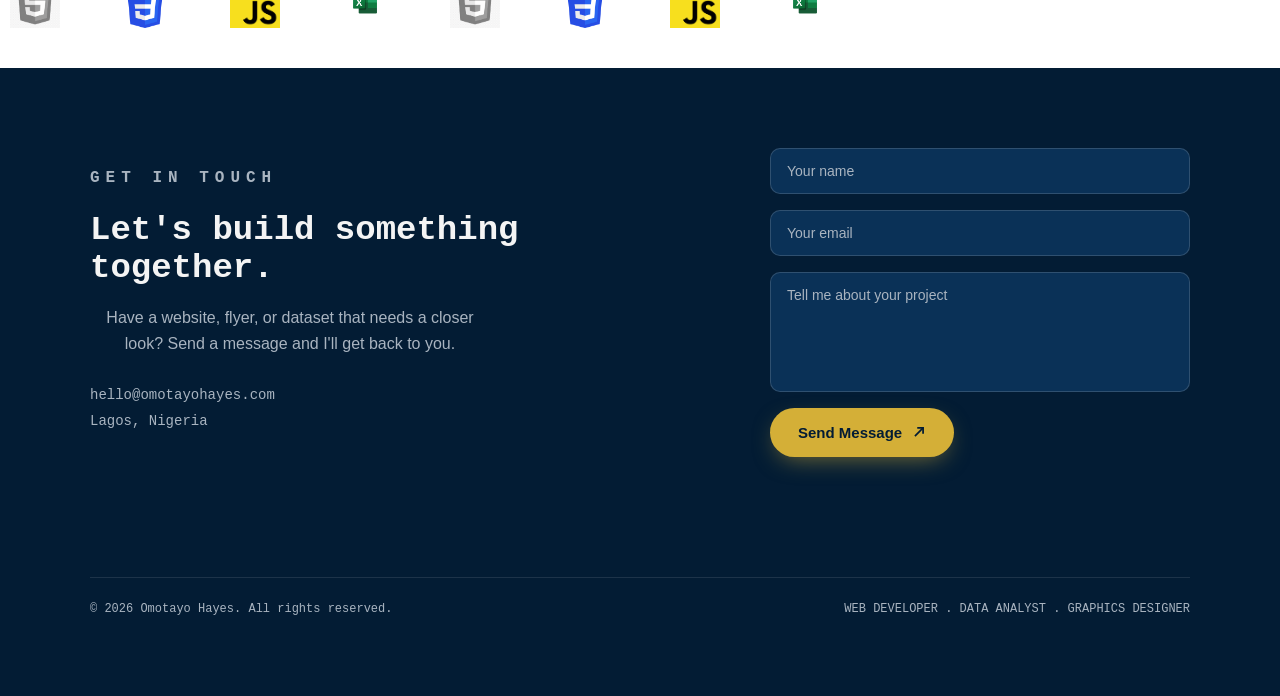
==== commit 1e6c5137: "new" ====
--- a/index.html
+++ b/index.html
@@ -10,7 +10,7 @@
 <body>
 
 <nav>
-    <a href="#home" class="nav-logo">OMOTAYO<span>.</span></a>
+    
     <ul class="nav-links">
       <li><a href="#home">HOME</a></li>
       <li><a href="#work">PROJECTS</a></li>
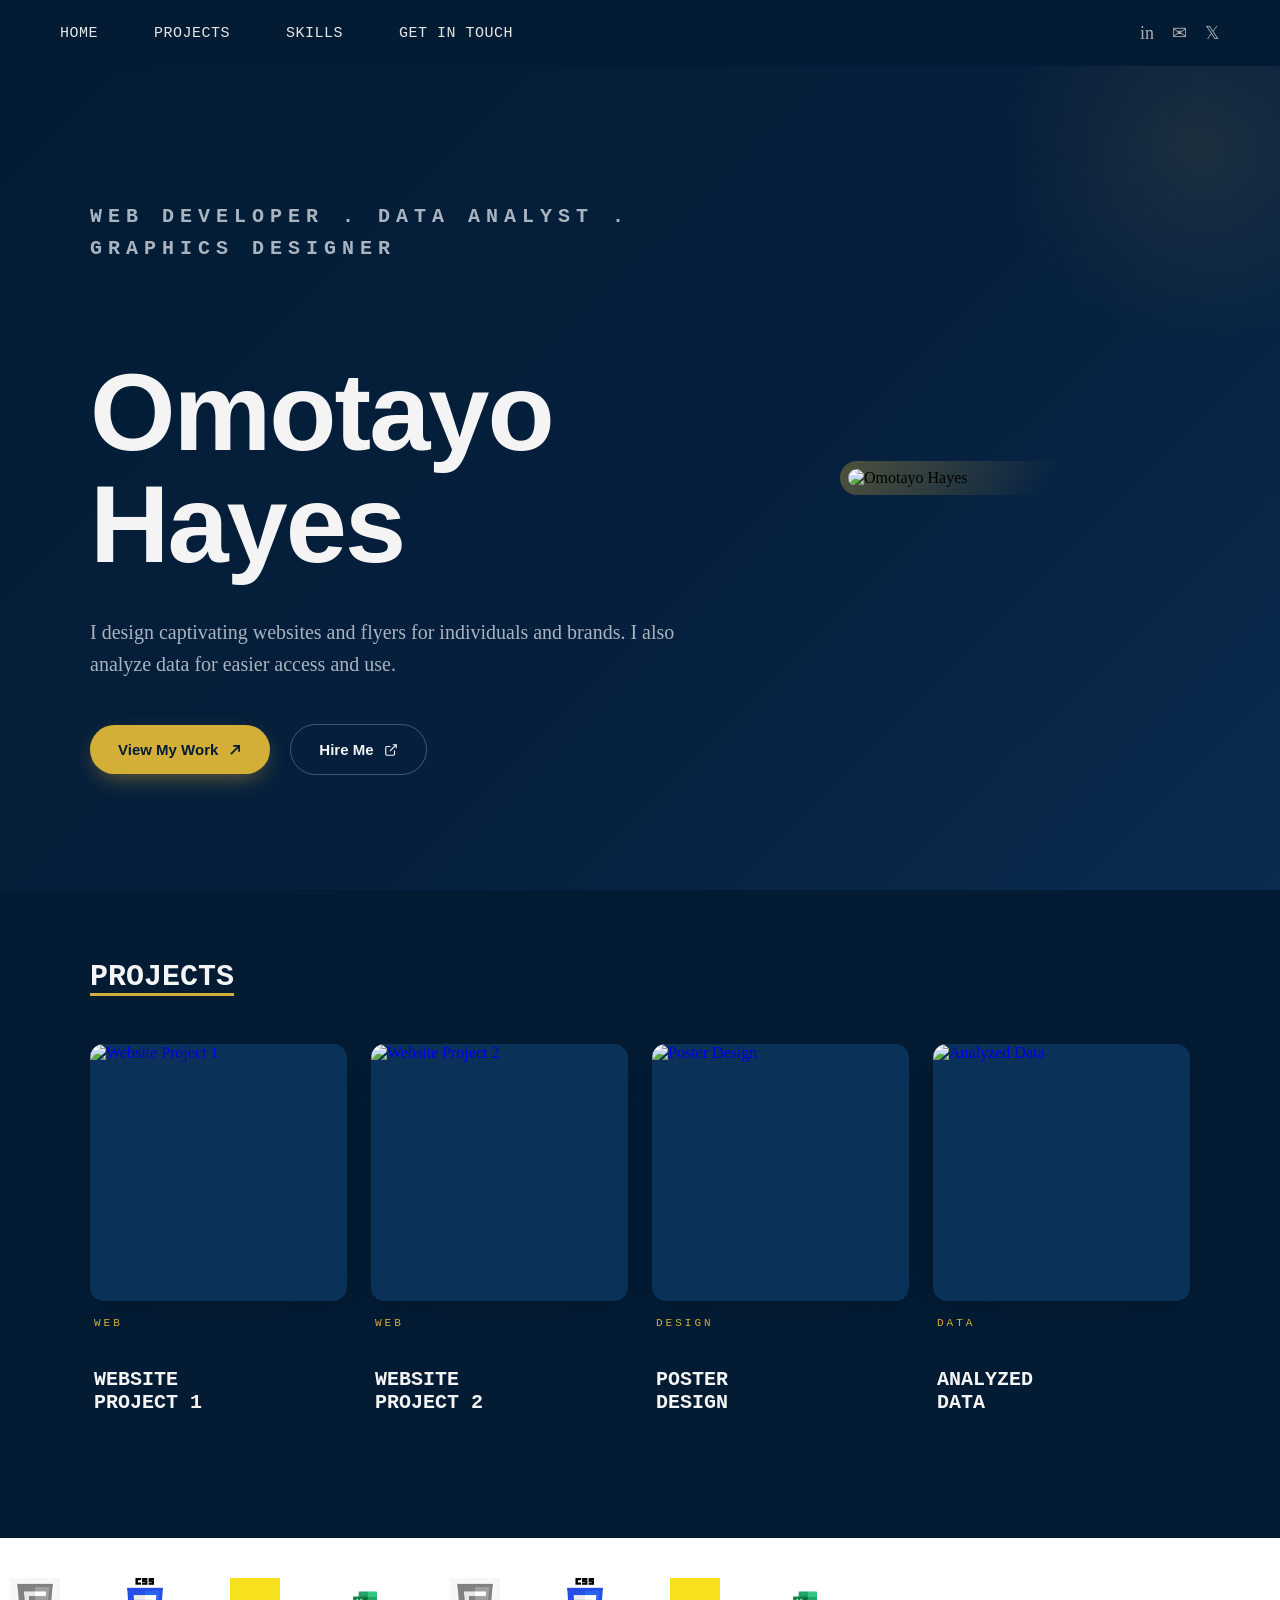
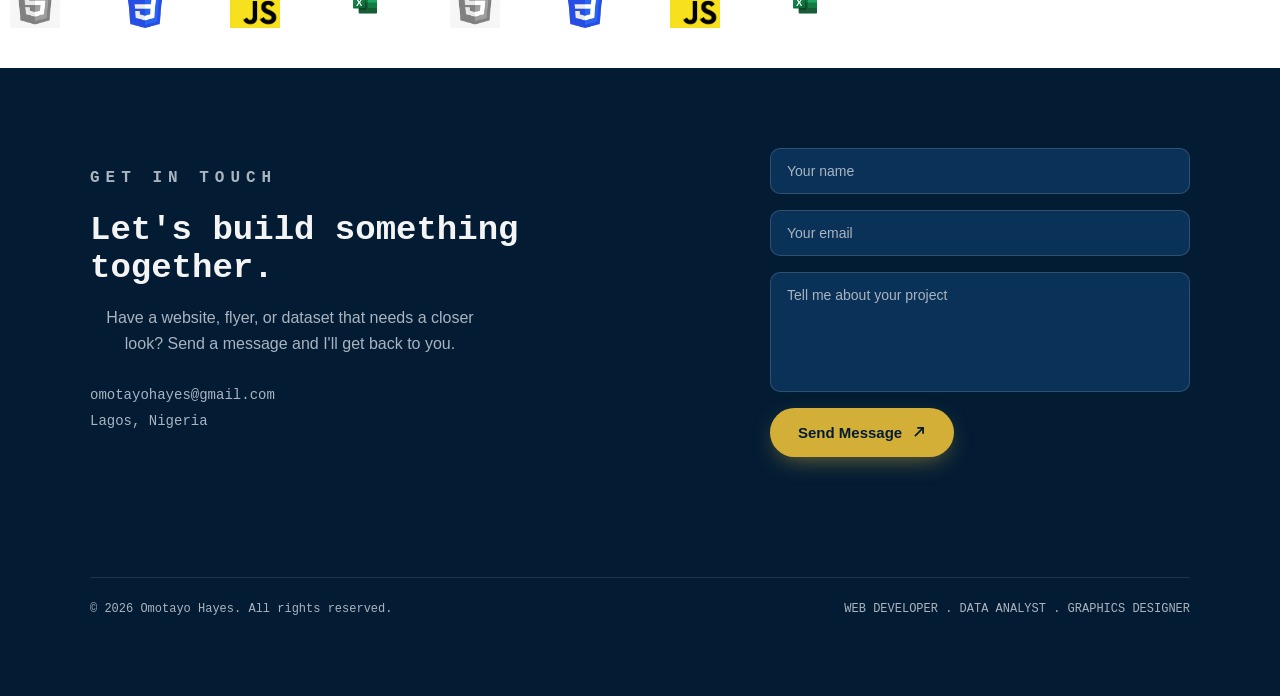
==== commit 256c0697: "picture change" ====
--- a/index.html
+++ b/index.html
@@ -19,7 +19,7 @@
     </ul>
     <div class="nav-social">
       <a href="#" aria-label="LinkedIn"><span>in</span></a>
-      <a href="mailto:hello@omotayohayes.com" aria-label="Email"><span style="display: inline-flex; align-items: center; gap: 6px;">&#9993;</span></a>
+      <a href="mailto:omotayohayes@gmail.com" aria-label="Email"><span style="display: inline-flex; align-items: center; gap: 6px;">&#9993;</span></a>
       <a href="#" aria-label="X (Twitter)"><span>𝕏</span></a>
     </div>
 </nav>
@@ -112,14 +112,14 @@
     <div class="toolset">
     <div class="toolscroll">
         <div class="toolscroll-track">
-            <img src="htmllogo.png" alt="htmllogo">
+            <img src="htmllogo.webp" alt="htmllogo">
             <img src="csslogo.webp" alt="csslogo">
-            <img src="jslogo.png" alt="jslogo">
-            <img src="msexcellogo.png" alt="msexcel">
-            <img src="htmllogo.png" alt="htmllogo">
+            <img src="jslogo.webp" alt="jslogo">
+            <img src="msexcellogo.webp" alt="msexcel">
+            <img src="htmllogo.webp" alt="htmllogo">
             <img src="csslogo.webp" alt="csslogo">
-            <img src="jslogo.png" alt="jslogo">
-            <img src="msexcellogo.png" alt="msexcel">
+            <img src="jslogo.webp" alt="jslogo">
+            <img src="msexcellogo.webp" alt="msexcel">
         </div>
     </div>
 </div>
@@ -132,7 +132,7 @@
             <h4>Let's build something together.</h4>
             <p>Have a website, flyer, or dataset that needs a closer look? Send a message and I'll get back to you.</p>
             <ul class="footer-contact-list">
-                <li>hello@omotayohayes.com</li>
+                <li>omotayohayes@gmail.com</li>
                 <li>Lagos, Nigeria</li>
             </ul>
         </div>
